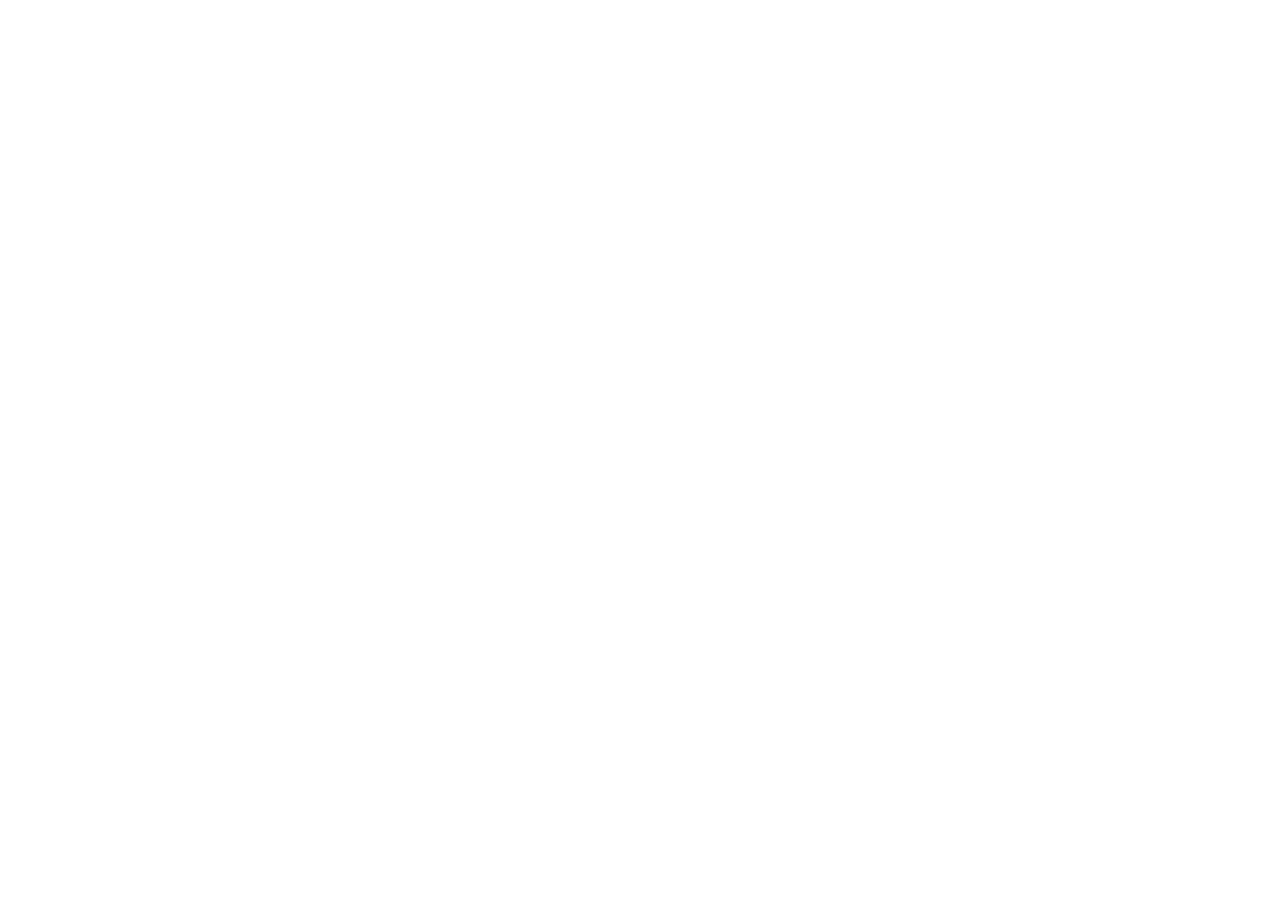
==== comp-1.html @ c80604c1 "Add static files" ====
<!DOCTYPE html>
<html>
<head>
    <meta charset="utf-8" />
    <meta http-equiv="X-UA-Compatible" content="IE=edge">
    <title>Page Title</title>
    <meta name="viewport" content="width=device-width, initial-scale=1">
    <link rel="stylesheet" type="text/css" media="screen" href="comp-1.css" />
</head>
<bodys>
</body>
</html>
---- comp-1.css ----
body{
    background: url("/Users/soonhojang/Documents/myProject/front-end/pay22-03.png");
    background-position: center top;
    background-size: 100% auto;
}
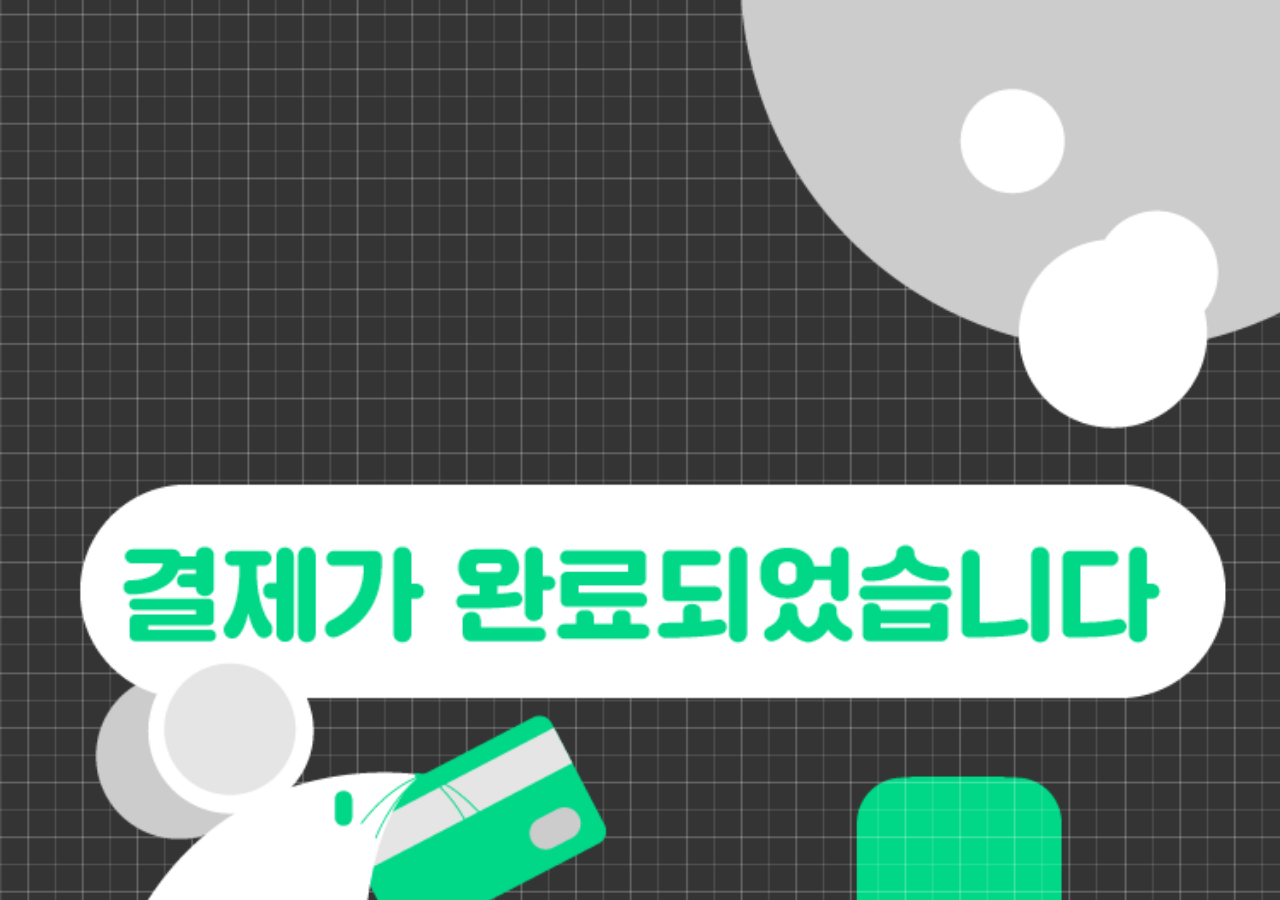
==== commit 99b258f4: "Change path of css files" ====
--- a/comp-1.html
+++ b/comp-1.html
@@ -5,7 +5,7 @@
     <meta http-equiv="X-UA-Compatible" content="IE=edge">
     <title>Page Title</title>
     <meta name="viewport" content="width=device-width, initial-scale=1">
-    <link rel="stylesheet" type="text/css" media="screen" href="comp-1.css" />
+    <link rel="stylesheet" type="text/css" media="screen" href="/css/comp-1.css" />
 </head>
 <bodys>
 </body>
--- a/css/comp-1.css
+++ b/css/comp-1.css
@@ -0,0 +1,5 @@
+body{
+    background: url("/images/pay22-03.png");
+    background-position: center top;
+    background-size: 100% auto;
+}